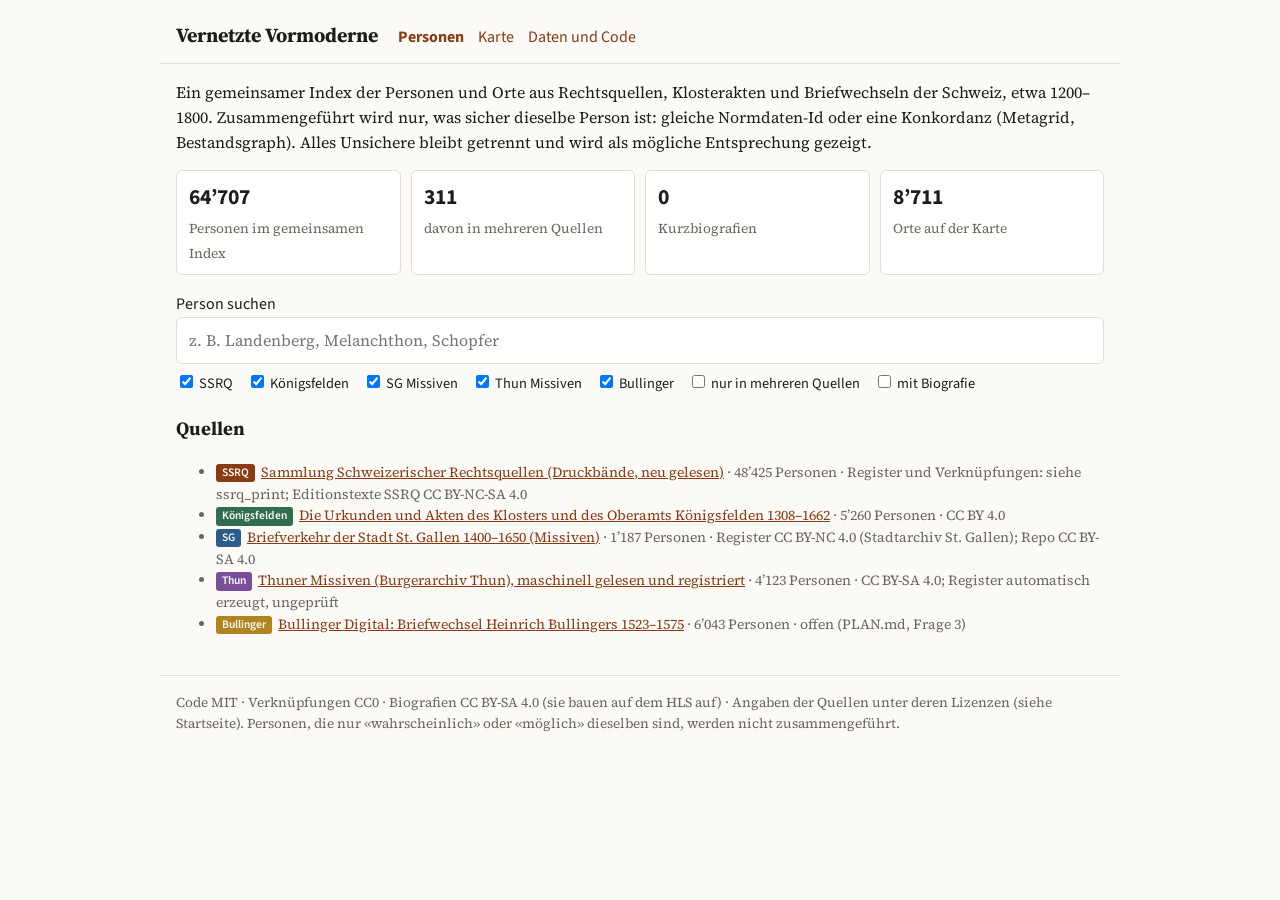
==== site/index.html @ b5abe3eb "M0: joint index of persons and places from SSRQ, Königsfelden, SG/Thun Missiven and Bullinger Adapte" ====
<!doctype html><html lang="de"><head><meta charset="utf-8"><meta name="viewport" content="width=device-width, initial-scale=1">
<link rel="preconnect" href="https://fonts.googleapis.com"><link href="https://fonts.googleapis.com/css2?family=Source+Sans+3:wght@400;600;700&family=Source+Serif+4:opsz,wght@8..60,400;8..60,600&display=swap" rel="stylesheet">
<link rel="stylesheet" href="style.css"><title>Vernetzte Vormoderne</title></head>
<body data-page="start"><header><h1><a href="index.html">Vernetzte Vormoderne</a></h1><nav><a href="index.html" aria-current="page">Personen</a><a href="karte.html">Karte</a><a href="https://github.com/thodel/vernetzte-vormoderne">Daten und Code</a></nav></header>
<main>
<p>Ein gemeinsamer Index der Personen und Orte aus Rechtsquellen, Klosterakten und Briefwechseln der Schweiz, etwa 1200–1800. Zusammengeführt wird nur, was sicher dieselbe Person ist: gleiche Normdaten-Id oder eine Konkordanz (Metagrid, Bestandsgraph). Alles Unsichere bleibt getrennt und wird als mögliche Entsprechung gezeigt.</p>
<div id="tiles" class="tiles"></div>
<label for="q" class="sans">Person suchen</label>
<input id="q" type="search" placeholder="z. B. Landenberg, Melanchthon, Schopfer" autocomplete="off">
<div id="filters" class="filters"></div>
<p id="count" class="small"></p>
<ul id="results" class="results"></ul>
<h3>Quellen</h3><ul id="sources" class="small"></ul>
</main><footer>Code MIT · Verknüpfungen CC0 · Biografien CC BY-SA 4.0 (sie bauen auf dem HLS auf) · Angaben der Quellen unter deren Lizenzen (siehe Startseite). Personen, die nur «wahrscheinlich» oder «möglich» dieselben sind, werden nicht zusammengeführt.</footer>
<script src="app.js"></script></body></html>
---- site/style.css ----
:root {
  --bg: #fbfaf7; --fg: #1d1c1a; --muted: #6b665d; --line: #e3ded4; --card: #ffffff; --accent: #8a3b12;
  --ssrq: #8a3b12; --kf: #2f6f4f; --sg: #2b5c8a; --thun: #7a4f9a; --bullinger: #b0841f; --multi: #1d1c1a;
  --sicher: #2f6f4f; --wahrscheinlich: #b0841f; --moeglich: #8d8577; --konflikt: #a32b2b;
  color-scheme: light;
}
@media (prefers-color-scheme: dark) {
  :root:not([data-theme="light"]) {
    --bg: #171614; --fg: #ece8e0; --muted: #a49d90; --line: #34312c; --card: #201f1c; --accent: #e08a5a;
    --ssrq: #e08a5a; --kf: #6fbf95; --sg: #79a9d8; --thun: #b994d6; --bullinger: #e0b85a; --multi: #ece8e0;
    --sicher: #6fbf95; --wahrscheinlich: #e0b85a; --moeglich: #a49d90; --konflikt: #e07a7a; color-scheme: dark;
  }
}
:root[data-theme="dark"] {
  --bg: #171614; --fg: #ece8e0; --muted: #a49d90; --line: #34312c; --card: #201f1c; --accent: #e08a5a;
  --ssrq: #e08a5a; --kf: #6fbf95; --sg: #79a9d8; --thun: #b994d6; --bullinger: #e0b85a; --multi: #ece8e0;
  --sicher: #6fbf95; --wahrscheinlich: #e0b85a; --moeglich: #a49d90; --konflikt: #e07a7a; color-scheme: dark;
}
* { box-sizing: border-box; }
body { margin: 0; background: var(--bg); color: var(--fg); font: 16px/1.55 "Source Serif 4", Georgia, serif; }
header, main, footer { max-width: 960px; margin: 0 auto; padding: 0 16px; }
header { display: flex; flex-wrap: wrap; gap: 8px 20px; align-items: baseline; padding-top: 20px;
  border-bottom: 1px solid var(--line); padding-bottom: 12px; }
header h1 { font-size: 1.25rem; margin: 0; }
header h1 a { color: inherit; text-decoration: none; }
nav a { margin-right: 14px; color: var(--accent); text-decoration: none; font-family: "Source Sans 3", system-ui, sans-serif; }
nav a[aria-current] { font-weight: 700; }
a { color: var(--accent); }
.muted, .small { color: var(--muted); }
.small { font-size: .875rem; }
.sans { font-family: "Source Sans 3", system-ui, sans-serif; }
.tiles { display: grid; grid-template-columns: repeat(auto-fit, minmax(150px, 1fr)); gap: 10px; margin: 16px 0; }
.tile { background: var(--card); border: 1px solid var(--line); border-radius: 6px; padding: 10px 12px; }
.tile b { display: block; font-size: 1.35rem; font-family: "Source Sans 3", system-ui, sans-serif; }
.tile span { color: var(--muted); font-size: .85rem; }
input[type=search] { width: 100%; font: inherit; padding: 10px 12px; border: 1px solid var(--line);
  border-radius: 6px; background: var(--card); color: var(--fg); }
.filters { display: flex; flex-wrap: wrap; gap: 6px 14px; margin: 8px 0 14px; font-family: "Source Sans 3", system-ui, sans-serif; font-size: .9rem; }
.results { list-style: none; padding: 0; margin: 0; }
.results li { padding: 8px 0; border-bottom: 1px solid var(--line); }
.chip { display: inline-block; font: 600 .72rem/1.6 "Source Sans 3", system-ui, sans-serif; padding: 0 6px;
  border-radius: 3px; color: var(--bg); margin-right: 3px; vertical-align: 1px; }
.chip.ssrq { background: var(--ssrq); } .chip.kf { background: var(--kf); } .chip.sg { background: var(--sg); }
.chip.thun { background: var(--thun); } .chip.bullinger { background: var(--bullinger); }
.grade { font: 600 .78rem "Source Sans 3", system-ui, sans-serif; }
.grade.sicher { color: var(--sicher); } .grade.wahrscheinlich { color: var(--wahrscheinlich); }
.grade.möglich { color: var(--moeglich); } .grade.Konflikt { color: var(--konflikt); }
.card { background: var(--card); border: 1px solid var(--line); border-radius: 6px; padding: 12px 14px; margin: 12px 0; }
.bio { font-size: 1.05rem; }
.bio .tag { font: 600 .7rem "Source Sans 3", system-ui, sans-serif; color: var(--muted); }
.note { border-left: 3px solid var(--line); padding-left: 10px; color: var(--muted); font-size: .9rem; }
table { border-collapse: collapse; width: 100%; font-size: .92rem; }
th, td { text-align: left; padding: 5px 6px; border-bottom: 1px solid var(--line); vertical-align: top; }
#map { height: calc(100vh - 170px); min-height: 420px; border: 1px solid var(--line); border-radius: 6px; }
.legend { display: flex; flex-wrap: wrap; gap: 6px 14px; margin: 10px 0; font: .9rem "Source Sans 3", system-ui, sans-serif; }
.dot { display: inline-block; width: 10px; height: 10px; border-radius: 50%; margin-right: 4px; vertical-align: 0; }
footer { margin-top: 40px; padding: 16px; border-top: 1px solid var(--line); color: var(--muted); font-size: .85rem; }
@media (max-width: 600px) { body { font-size: 15px; } #map { height: 70vh; } }
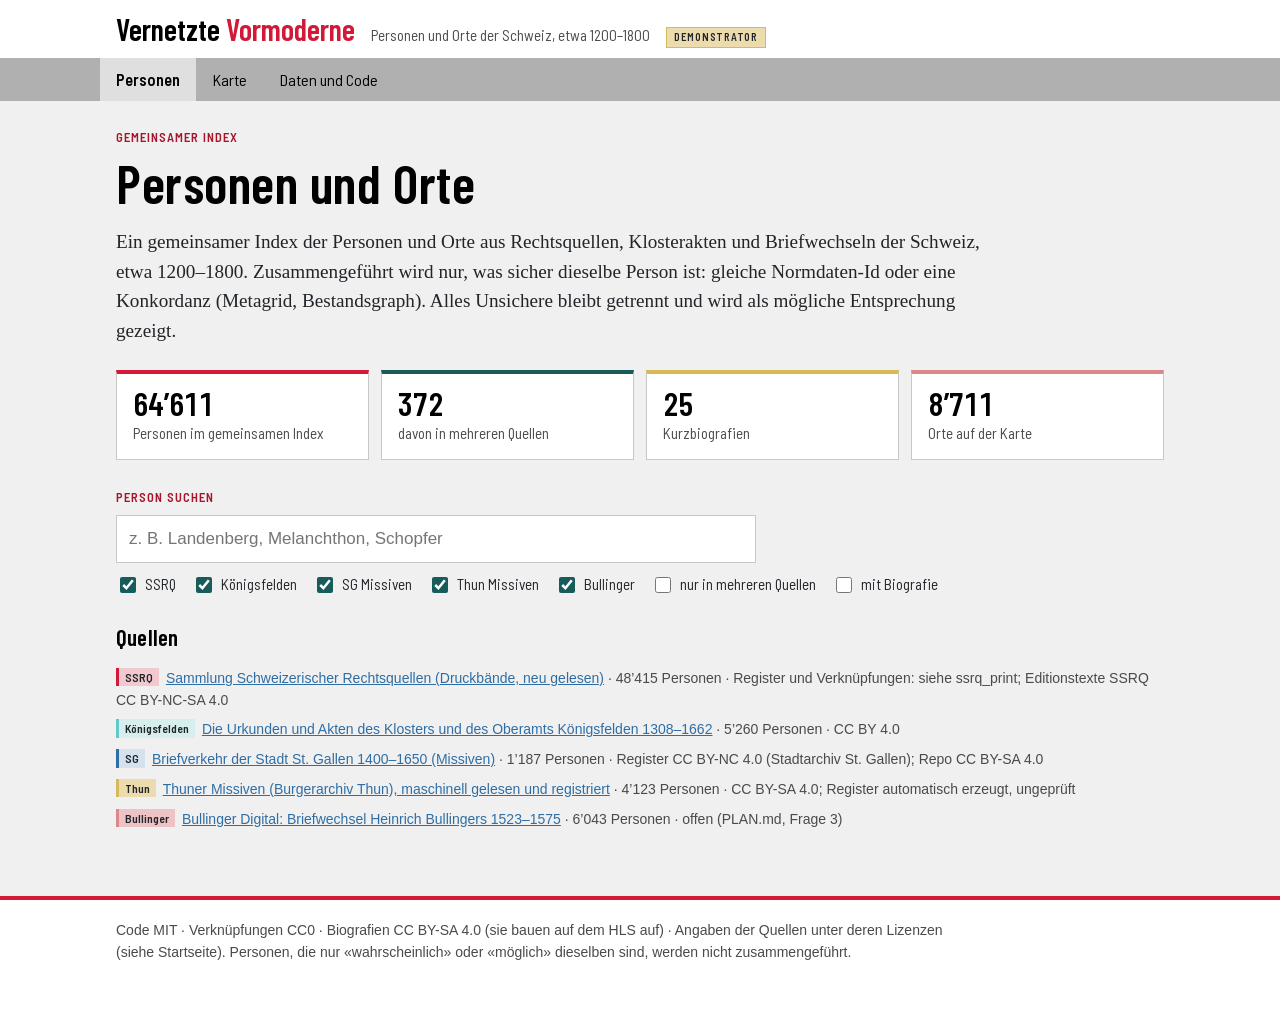
==== commit 88a46a47: "Site: colours, type and header of vernetzte-schweiz (infoclio palette, Barlow, light only) Co-Author" ====
--- a/site/index.html
+++ b/site/index.html
@@ -1,9 +1,20 @@
 <!doctype html><html lang="de"><head><meta charset="utf-8"><meta name="viewport" content="width=device-width, initial-scale=1">
-<link rel="preconnect" href="https://fonts.googleapis.com"><link href="https://fonts.googleapis.com/css2?family=Source+Sans+3:wght@400;600;700&family=Source+Serif+4:opsz,wght@8..60,400;8..60,600&display=swap" rel="stylesheet">
 <link rel="stylesheet" href="style.css"><title>Vernetzte Vormoderne</title></head>
-<body data-page="start"><header><h1><a href="index.html">Vernetzte Vormoderne</a></h1><nav><a href="index.html" aria-current="page">Personen</a><a href="karte.html">Karte</a><a href="https://github.com/thodel/vernetzte-vormoderne">Daten und Code</a></nav></header>
-<main>
-<p>Ein gemeinsamer Index der Personen und Orte aus Rechtsquellen, Klosterakten und Briefwechseln der Schweiz, etwa 1200–1800. Zusammengeführt wird nur, was sicher dieselbe Person ist: gleiche Normdaten-Id oder eine Konkordanz (Metagrid, Bestandsgraph). Alles Unsichere bleibt getrennt und wird als mögliche Entsprechung gezeigt.</p>
+<body data-page="start"><header class="top">
+  <div class="wrap row">
+    <a class="brand" href="index.html">Vernetzte <span class="accent">Vormoderne</span></a>
+    <span class="tagline">Personen und Orte der Schweiz, etwa 1200–1800</span>
+    <span class="badge-alpha">Demonstrator</span>
+  </div>
+  <div class="band"><nav class="wrap">
+    <a href="index.html" aria-current="page">Personen</a>
+    <a href="karte.html">Karte</a>
+    <a href="https://github.com/thodel/vernetzte-vormoderne">Daten und Code</a>
+  </nav></div>
+</header>
+<main class="wrap">
+<p class="kicker">Gemeinsamer Index</p><h1>Personen und Orte</h1>
+<p class="lead">Ein gemeinsamer Index der Personen und Orte aus Rechtsquellen, Klosterakten und Briefwechseln der Schweiz, etwa 1200–1800. Zusammengeführt wird nur, was sicher dieselbe Person ist: gleiche Normdaten-Id oder eine Konkordanz (Metagrid, Bestandsgraph). Alles Unsichere bleibt getrennt und wird als mögliche Entsprechung gezeigt.</p>
 <div id="tiles" class="tiles"></div>
 <label for="q" class="sans">Person suchen</label>
 <input id="q" type="search" placeholder="z. B. Landenberg, Melanchthon, Schopfer" autocomplete="off">
@@ -11,5 +22,5 @@
 <p id="count" class="small"></p>
 <ul id="results" class="results"></ul>
 <h3>Quellen</h3><ul id="sources" class="small"></ul>
-</main><footer>Code MIT · Verknüpfungen CC0 · Biografien CC BY-SA 4.0 (sie bauen auf dem HLS auf) · Angaben der Quellen unter deren Lizenzen (siehe Startseite). Personen, die nur «wahrscheinlich» oder «möglich» dieselben sind, werden nicht zusammengeführt.</footer>
+</main><footer class="foot"><div class="wrap"><p>Code MIT · Verknüpfungen CC0 · Biografien CC BY-SA 4.0 (sie bauen auf dem HLS auf) · Angaben der Quellen unter deren Lizenzen (siehe Startseite). Personen, die nur «wahrscheinlich» oder «möglich» dieselben sind, werden nicht zusammengeführt.</p></div></footer>
 <script src="app.js"></script></body></html>
--- a/site/style.css
+++ b/site/style.css
@@ -1,58 +1,169 @@
+/* Farbgebung wie vernetzte-schweiz (site/assets/style.css): die infoclio.ch-Palette des Swiss History Bot,
+   nur hell. Kräftige Töne tragen Balken, Punkte und Akzente, nie Grund unter Fliesstext; die -dk-Varianten
+   sind Textfarben (≥ 4.5:1 auf Weiss), die -pale-Varianten Flächen für dunklen Text. Rohe Hex-Werte nur hier.
+   Quellen: SSRQ = Akzentrot, Königsfelden = Türkis, SG Missiven = Blau, Thun Missiven = Gold, Bullinger = Rosé. */
+
+@font-face { font-family: "Barlow Condensed"; font-style: normal; font-weight: 600; font-display: swap;
+  src: url("assets/fonts/barlow-condensed-600-latin.woff2") format("woff2");
+  unicode-range: U+0000-00FF, U+0131, U+0152-0153, U+02BB-02BC, U+02C6, U+02DA, U+02DC, U+0304, U+0308, U+0329, U+2000-206F, U+20AC, U+2122, U+2191, U+2193, U+2212, U+2215, U+FEFF, U+FFFD; }
+@font-face { font-family: "Barlow Condensed"; font-style: normal; font-weight: 600; font-display: swap;
+  src: url("assets/fonts/barlow-condensed-600-latin-ext.woff2") format("woff2");
+  unicode-range: U+0100-02BA, U+02BD-02C5, U+02C7-02CC, U+02CE-02D7, U+02DD-02FF, U+1D00-1DBF, U+1E00-1E9F, U+1EF2-1EFF, U+2020, U+20A0-20AB, U+20AD-20C0, U+2113, U+2C60-2C7F, U+A720-A7FF; }
+@font-face { font-family: "Barlow Semi Condensed"; font-style: normal; font-weight: 400; font-display: swap;
+  src: url("assets/fonts/barlow-semicondensed-400-latin.woff2") format("woff2");
+  unicode-range: U+0000-00FF, U+0131, U+0152-0153, U+02BB-02BC, U+02C6, U+02DA, U+02DC, U+0304, U+0308, U+0329, U+2000-206F, U+20AC, U+2122, U+2191, U+2193, U+2212, U+2215, U+FEFF, U+FFFD; }
+@font-face { font-family: "Barlow Semi Condensed"; font-style: normal; font-weight: 400; font-display: swap;
+  src: url("assets/fonts/barlow-semicondensed-400-latin-ext.woff2") format("woff2");
+  unicode-range: U+0100-02BA, U+02BD-02C5, U+02C7-02CC, U+02CE-02D7, U+02DD-02FF, U+1D00-1DBF, U+1E00-1E9F, U+1EF2-1EFF, U+2020, U+20A0-20AB, U+20AD-20C0, U+2113, U+2C60-2C7F, U+A720-A7FF; }
+@font-face { font-family: "Barlow Semi Condensed"; font-style: normal; font-weight: 600; font-display: swap;
+  src: url("assets/fonts/barlow-semicondensed-600-latin.woff2") format("woff2");
+  unicode-range: U+0000-00FF, U+0131, U+0152-0153, U+02BB-02BC, U+02C6, U+02DA, U+02DC, U+0304, U+0308, U+0329, U+2000-206F, U+20AC, U+2122, U+2191, U+2193, U+2212, U+2215, U+FEFF, U+FFFD; }
+@font-face { font-family: "Barlow Semi Condensed"; font-style: normal; font-weight: 600; font-display: swap;
+  src: url("assets/fonts/barlow-semicondensed-600-latin-ext.woff2") format("woff2");
+  unicode-range: U+0100-02BA, U+02BD-02C5, U+02C7-02CC, U+02CE-02D7, U+02DD-02FF, U+1D00-1DBF, U+1E00-1E9F, U+1EF2-1EFF, U+2020, U+20A0-20AB, U+20AD-20C0, U+2113, U+2C60-2C7F, U+A720-A7FF; }
+
 :root {
-  --bg: #fbfaf7; --fg: #1d1c1a; --muted: #6b665d; --line: #e3ded4; --card: #ffffff; --accent: #8a3b12;
-  --ssrq: #8a3b12; --kf: #2f6f4f; --sg: #2b5c8a; --thun: #7a4f9a; --bullinger: #b0841f; --multi: #1d1c1a;
-  --sicher: #2f6f4f; --wahrscheinlich: #b0841f; --moeglich: #8d8577; --konflikt: #a32b2b;
+  --bg:        #f0f0f0;
+  --panel:     #ffffff;
+  --ink:       #212529;
+  --heading:   #000000;
+  --accent:    #d21938;
+  --accent-dk: #a81429;
+  --link:      #2f6ea5;
+  --muted:     #4a4a4a;
+  --border:    #c7c7c3;
+  --nav-grey:  #b0b0b0;
+
+  --cat-source:      #d7b95a;
+  --cat-source-pale: #ebdbad;
+  --cat-source-dk:   #7a4e14;
+  --cat-ann:         #64c8c8;
+  --cat-ann-pale:    #d6eeee;
+  --cat-ann-dk:      #175b5b;
+  --cat-pers:        #dc878c;
+  --cat-pers-pale:   #eec3c5;
+  --cat-pers-dk:     #9e323c;
+  --link-pale:       #d5e2ee;
+
+  /* Quellen: Punkte auf der Karte (kräftig) und Marken (blass mit Balken) */
+  --ssrq: var(--accent);        --ssrq-pale: #f3c9d0;
+  --kf: var(--cat-ann);         --kf-pale: var(--cat-ann-pale);
+  --sg: var(--link);            --sg-pale: var(--link-pale);
+  --thun: var(--cat-source);    --thun-pale: var(--cat-source-pale);
+  --bullinger: var(--cat-pers); --bullinger-pale: var(--cat-pers-pale);
+  --multi: var(--heading);
+
+  --font-head:  "Barlow Condensed", "Arial Narrow", Helvetica, sans-serif;
+  --font-nav:   "Barlow Semi Condensed", "Helvetica Neue", Helvetica, sans-serif;
+  --font-serif: "Iowan Old Style", "Palatino", Georgia, serif;
+  --font-ui:    -apple-system, BlinkMacSystemFont, "Segoe UI", Helvetica, Arial, sans-serif;
   color-scheme: light;
 }
-@media (prefers-color-scheme: dark) {
-  :root:not([data-theme="light"]) {
-    --bg: #171614; --fg: #ece8e0; --muted: #a49d90; --line: #34312c; --card: #201f1c; --accent: #e08a5a;
-    --ssrq: #e08a5a; --kf: #6fbf95; --sg: #79a9d8; --thun: #b994d6; --bullinger: #e0b85a; --multi: #ece8e0;
-    --sicher: #6fbf95; --wahrscheinlich: #e0b85a; --moeglich: #a49d90; --konflikt: #e07a7a; color-scheme: dark;
-  }
-}
-:root[data-theme="dark"] {
-  --bg: #171614; --fg: #ece8e0; --muted: #a49d90; --line: #34312c; --card: #201f1c; --accent: #e08a5a;
-  --ssrq: #e08a5a; --kf: #6fbf95; --sg: #79a9d8; --thun: #b994d6; --bullinger: #e0b85a; --multi: #ece8e0;
-  --sicher: #6fbf95; --wahrscheinlich: #e0b85a; --moeglich: #a49d90; --konflikt: #e07a7a; color-scheme: dark;
-}
+
 * { box-sizing: border-box; }
-body { margin: 0; background: var(--bg); color: var(--fg); font: 16px/1.55 "Source Serif 4", Georgia, serif; }
-header, main, footer { max-width: 960px; margin: 0 auto; padding: 0 16px; }
-header { display: flex; flex-wrap: wrap; gap: 8px 20px; align-items: baseline; padding-top: 20px;
-  border-bottom: 1px solid var(--line); padding-bottom: 12px; }
-header h1 { font-size: 1.25rem; margin: 0; }
-header h1 a { color: inherit; text-decoration: none; }
-nav a { margin-right: 14px; color: var(--accent); text-decoration: none; font-family: "Source Sans 3", system-ui, sans-serif; }
-nav a[aria-current] { font-weight: 700; }
-a { color: var(--accent); }
+body { margin: 0; background: var(--bg); color: var(--ink); font: 17px/1.55 var(--font-ui); }
+a { color: var(--link); }
+a:hover { color: var(--accent-dk); }
+.wrap { max-width: 1080px; margin: 0 auto; padding: 0 16px; }
 .muted, .small { color: var(--muted); }
 .small { font-size: .875rem; }
-.sans { font-family: "Source Sans 3", system-ui, sans-serif; }
-.tiles { display: grid; grid-template-columns: repeat(auto-fit, minmax(150px, 1fr)); gap: 10px; margin: 16px 0; }
-.tile { background: var(--card); border: 1px solid var(--line); border-radius: 6px; padding: 10px 12px; }
-.tile b { display: block; font-size: 1.35rem; font-family: "Source Sans 3", system-ui, sans-serif; }
-.tile span { color: var(--muted); font-size: .85rem; }
-input[type=search] { width: 100%; font: inherit; padding: 10px 12px; border: 1px solid var(--line);
-  border-radius: 6px; background: var(--card); color: var(--fg); }
-.filters { display: flex; flex-wrap: wrap; gap: 6px 14px; margin: 8px 0 14px; font-family: "Source Sans 3", system-ui, sans-serif; font-size: .9rem; }
-.results { list-style: none; padding: 0; margin: 0; }
-.results li { padding: 8px 0; border-bottom: 1px solid var(--line); }
-.chip { display: inline-block; font: 600 .72rem/1.6 "Source Sans 3", system-ui, sans-serif; padding: 0 6px;
-  border-radius: 3px; color: var(--bg); margin-right: 3px; vertical-align: 1px; }
-.chip.ssrq { background: var(--ssrq); } .chip.kf { background: var(--kf); } .chip.sg { background: var(--sg); }
-.chip.thun { background: var(--thun); } .chip.bullinger { background: var(--bullinger); }
-.grade { font: 600 .78rem "Source Sans 3", system-ui, sans-serif; }
-.grade.sicher { color: var(--sicher); } .grade.wahrscheinlich { color: var(--wahrscheinlich); }
-.grade.möglich { color: var(--moeglich); } .grade.Konflikt { color: var(--konflikt); }
-.card { background: var(--card); border: 1px solid var(--line); border-radius: 6px; padding: 12px 14px; margin: 12px 0; }
-.bio { font-size: 1.05rem; }
-.bio .tag { font: 600 .7rem "Source Sans 3", system-ui, sans-serif; color: var(--muted); }
-.note { border-left: 3px solid var(--line); padding-left: 10px; color: var(--muted); font-size: .9rem; }
-table { border-collapse: collapse; width: 100%; font-size: .92rem; }
-th, td { text-align: left; padding: 5px 6px; border-bottom: 1px solid var(--line); vertical-align: top; }
-#map { height: calc(100vh - 170px); min-height: 420px; border: 1px solid var(--line); border-radius: 6px; }
-.legend { display: flex; flex-wrap: wrap; gap: 6px 14px; margin: 10px 0; font: .9rem "Source Sans 3", system-ui, sans-serif; }
-.dot { display: inline-block; width: 10px; height: 10px; border-radius: 50%; margin-right: 4px; vertical-align: 0; }
-footer { margin-top: 40px; padding: 16px; border-top: 1px solid var(--line); color: var(--muted); font-size: .85rem; }
-@media (max-width: 600px) { body { font-size: 15px; } #map { height: 70vh; } }
+.sans { font-family: var(--font-nav); }
+
+/* ── Kopf: weisse Zeile mit zweifarbiger Wortmarke, darunter das graue Menüband ── */
+.top { background: var(--panel); }
+.top .row { display: flex; flex-wrap: wrap; align-items: baseline; gap: 4px 16px; padding-top: 14px; padding-bottom: 10px; }
+.brand { font: 600 1.9rem/1 var(--font-head); color: var(--heading); text-decoration: none; white-space: nowrap; }
+.brand .accent { color: var(--accent); }
+.tagline { font-family: var(--font-nav); color: var(--muted); font-size: .95rem; }
+.badge-alpha { display: inline-block; background: var(--cat-source-pale); border: 1px solid var(--cat-source); color: var(--ink);
+  font: 600 .66rem/1.4 var(--font-nav); letter-spacing: .07em; text-transform: uppercase; padding: 2px 7px; }
+.band { background: var(--nav-grey); }
+.band nav { display: flex; flex-wrap: wrap; }
+.band a { font-family: var(--font-nav); font-size: 1.02rem; color: #000; text-decoration: none; padding: 9px 16px; }
+.band a:first-child { margin-left: -16px; }
+.band a:hover { color: var(--accent-dk); background: rgba(255, 255, 255, .45); }
+.band a[aria-current] { background: rgba(255, 255, 255, .6); font-weight: 600; }
+
+main.wrap { padding-top: 28px; padding-bottom: 48px; }
+h1, h2, h3 { font-family: var(--font-head); font-weight: 600; color: var(--heading); letter-spacing: .01em; line-height: 1.1; }
+h1 { font-size: clamp(2.2rem, 6vw, 3.4rem); margin: 0 0 14px; }
+h2 { font-size: 1.9rem; margin: 0 0 8px; }
+h3 { font-size: 1.45rem; margin: 28px 0 8px; }
+.kicker { font: 600 .8rem/1.4 var(--font-nav); text-transform: uppercase; letter-spacing: .08em; color: var(--accent-dk); margin: 0 0 6px; }
+.lead { font-family: var(--font-serif); font-size: 1.2rem; max-width: 46em; color: var(--ink); margin: 0 0 24px; }
+
+/* ── Kennzahlen: weisse Kacheln mit Balken oben ── */
+.tiles { display: grid; grid-template-columns: repeat(auto-fit, minmax(150px, 1fr)); gap: 12px; margin: 0 0 24px; }
+.tile { background: var(--panel); border: 1px solid var(--border); border-top: 4px solid var(--accent); padding: 12px 16px; }
+.tile:nth-child(2) { border-top-color: var(--cat-ann-dk); }
+.tile:nth-child(3) { border-top-color: var(--cat-source); }
+.tile:nth-child(4) { border-top-color: var(--cat-pers); }
+.tile:nth-child(5) { border-top-color: var(--link); }
+.tile b { display: block; font: 600 2rem/1.1 var(--font-head); color: var(--heading); font-variant-numeric: tabular-nums; }
+.tile span { font-family: var(--font-nav); font-size: .95rem; color: var(--muted); }
+
+/* ── Suche ── */
+label[for=q] { font: 600 .8rem/1.4 var(--font-nav); text-transform: uppercase; letter-spacing: .08em; color: var(--accent-dk); }
+input[type=search] { width: 100%; max-width: 40rem; display: block; margin: 4px 0 0; font: inherit; font-size: 17px; padding: 10px 12px;
+  border: 1px solid var(--border); background: var(--panel); color: var(--ink); }
+input[type=search]:focus { outline: 2px solid var(--link); outline-offset: 1px; }
+.filters { display: flex; flex-wrap: wrap; gap: 6px 16px; margin: 10px 0 14px; font-family: var(--font-nav); font-size: .95rem; }
+.filters label { display: inline-flex; align-items: center; gap: 6px; }
+.filters input { width: 16px; height: 16px; accent-color: var(--cat-ann-dk); }
+#count { font-family: var(--font-nav); }
+.results { list-style: none; padding: 0; margin: 0; background: var(--panel); border: 1px solid var(--border); border-top: 4px solid var(--cat-ann-dk); }
+.results:empty { display: none; }
+.results li { padding: 9px 14px; border-bottom: 1px solid var(--border); }
+.results li:last-child { border-bottom: 0; }
+.results li > a { font-weight: 600; }
+#sources { padding-left: 0; list-style: none; }
+#sources li { padding: 4px 0; }
+
+/* ── Quellenmarken: blass mit Farbbalken links, dunkler Text ── */
+.chip { display: inline-block; font: 600 .74rem/1.55 var(--font-nav); padding: 0 6px; border-left: 3px solid var(--border);
+  color: var(--ink); background: #eee; margin-right: 3px; vertical-align: 1px; white-space: nowrap; }
+.chip.ssrq { background: var(--ssrq-pale); border-left-color: var(--ssrq); }
+.chip.kf { background: var(--kf-pale); border-left-color: var(--kf); }
+.chip.sg { background: var(--sg-pale); border-left-color: var(--sg); }
+.chip.thun { background: var(--thun-pale); border-left-color: var(--thun); }
+.chip.bullinger { background: var(--bullinger-pale); border-left-color: var(--bullinger); }
+
+/* ── Sicherheitsstufen wie die Verknüpfungsstufen von vernetzte-schweiz ── */
+.grade { display: inline-block; font: 600 .74rem/1.5 var(--font-nav); padding: 0 7px; border-radius: 3px; white-space: nowrap; }
+.grade.sicher, .grade.wahrscheinlich { background: var(--cat-ann-dk); color: #fff; }
+.grade.möglich { background: var(--cat-source-pale); color: var(--ink); }
+.grade.Konflikt { background: var(--cat-pers-dk); color: #fff; }
+
+/* ── Personenseite ── */
+.card { background: var(--panel); border: 1px solid var(--border); border-left: 6px solid var(--cat-pers); padding: 16px 20px; margin: 16px 0; }
+.bio { font-family: var(--font-serif); font-size: 1.12rem; }
+.bio .tag { font: 600 .72rem var(--font-nav); color: var(--cat-pers-dk); }
+.note { border-left: 3px solid var(--cat-source); padding-left: 10px; color: var(--muted); font-size: .92rem; }
+table { border-collapse: collapse; width: 100%; font-size: .95rem; background: var(--panel); }
+th { font-family: var(--font-nav); font-weight: 600; font-size: .85rem; color: var(--muted); border-bottom: 2px solid var(--border); }
+th, td { text-align: left; padding: 7px 8px; border-bottom: 1px solid var(--border); vertical-align: top; }
+
+/* ── Karte ── */
+#map { height: calc(100vh - 260px); min-height: 420px; border: 1px solid var(--border); background: var(--panel); }
+.legend { display: flex; flex-wrap: wrap; gap: 6px 16px; margin: 0 0 10px; font: .95rem var(--font-nav); }
+.legend label { display: inline-flex; align-items: center; gap: 4px; }
+.legend input { accent-color: var(--cat-ann-dk); }
+.dot { display: inline-block; width: 11px; height: 11px; border-radius: 50%; margin-right: 4px; vertical-align: -1px; }
+#mapcount { font-family: var(--font-nav); }
+/* Gruppen der Karte in Türkis statt der Leaflet-Ampel */
+.leaflet-container .marker-cluster-small { background-color: rgba(214, 238, 238, .75); }
+.leaflet-container .marker-cluster-small div { background-color: rgba(100, 200, 200, .85); }
+.leaflet-container .marker-cluster-medium { background-color: rgba(100, 200, 200, .55); }
+.leaflet-container .marker-cluster-medium div { background-color: rgba(23, 91, 91, .8); color: #fff; }
+.leaflet-container .marker-cluster-large { background-color: rgba(23, 91, 91, .45); }
+.leaflet-container .marker-cluster-large div { background-color: rgba(23, 91, 91, .95); color: #fff; }
+.leaflet-container .marker-cluster div { font: 600 12px var(--font-nav); }
+.leaflet-container { font-family: var(--font-ui); }
+.leaflet-container a { color: var(--link); }
+
+/* ── Fuss ── */
+.foot { border-top: 4px solid var(--accent); background: var(--panel); }
+.foot .wrap { padding-top: 20px; padding-bottom: 40px; font-size: 14px; color: var(--muted); }
+.foot p { margin: 0 0 6px; max-width: 60em; }
+
+@media (max-width: 600px) { body { font-size: 16px; } #map { height: 70vh; } .brand { font-size: 1.6rem; } }
